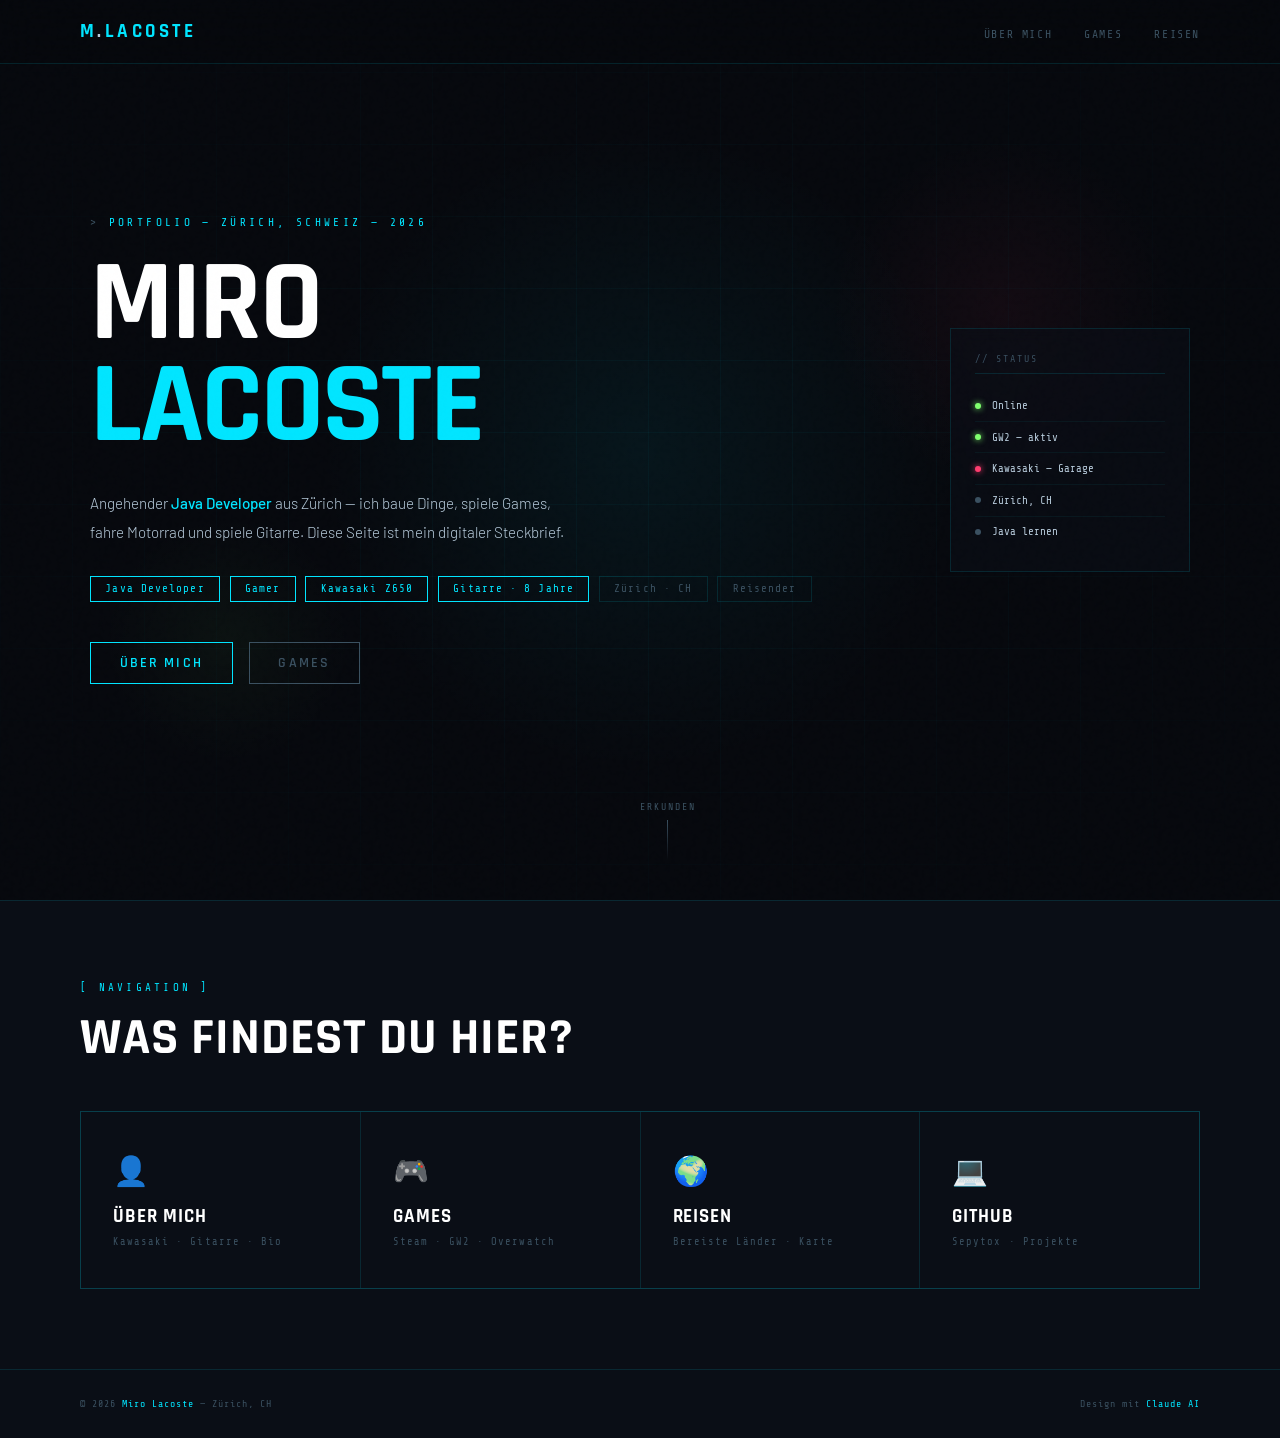
==== Index.html @ da2cfed6 "Initial commit" ====
<!DOCTYPE html>
<html lang="de">
<head>
  <meta charset="UTF-8"/><meta name="viewport" content="width=device-width,initial-scale=1.0"/>
  <title>Miro Lacoste</title>
  <link href="https://fonts.googleapis.com/css2?family=Rajdhani:wght@300;400;500;600;700&family=Share+Tech+Mono&family=Barlow:wght@300;400;500&display=swap" rel="stylesheet"/>
  <link rel="stylesheet" href="style.css"/>
  <style>
    #home{min-height:100vh;display:flex;align-items:center;justify-content:center;position:relative;overflow:hidden;padding:0 5rem;}
    .hero-grid{position:absolute;inset:0;background-image:linear-gradient(rgba(0,229,255,0.035) 1px,transparent 1px),linear-gradient(90deg,rgba(0,229,255,0.035) 1px,transparent 1px);background-size:72px 72px;mask-image:radial-gradient(ellipse 70% 70% at 50% 50%,black 20%,transparent 100%);}
    .orb{position:absolute;border-radius:50%;pointer-events:none;}
    .orb1{width:700px;height:700px;background:radial-gradient(circle,rgba(0,229,255,0.06) 0%,transparent 65%);top:50%;left:50%;transform:translate(-50%,-50%);}
    .orb2{width:350px;height:350px;background:radial-gradient(circle,rgba(255,60,110,0.05) 0%,transparent 70%);top:15%;right:8%;}
    .orb3{width:250px;height:250px;background:radial-gradient(circle,rgba(127,255,110,0.04) 0%,transparent 70%);bottom:15%;left:8%;}
    .hero-inner{position:relative;z-index:2;display:grid;grid-template-columns:1fr 240px;gap:4rem;align-items:center;width:100%;max-width:1100px;}
    .h-eye{font-family:'Share Tech Mono',monospace;font-size:0.7rem;color:var(--accent);letter-spacing:0.3em;text-transform:uppercase;margin-bottom:1.6rem;opacity:0;animation:fadeUp 0.6s ease forwards 0.2s;}
    .h-eye::before{content:'> ';color:var(--muted);}
    .h-title{font-family:'Rajdhani',sans-serif;font-size:clamp(4rem,9vw,8rem);font-weight:700;line-height:0.88;text-transform:uppercase;color:#fff;letter-spacing:-0.02em;opacity:0;animation:fadeUp 0.7s ease forwards 0.35s;}
    .h-title .a{color:var(--accent);display:block;}
    .h-desc{margin-top:2rem;font-size:0.95rem;line-height:1.9;color:var(--text);max-width:480px;opacity:0;animation:fadeUp 0.7s ease forwards 0.55s;}
    .h-desc strong{color:var(--accent);font-weight:500;}
    .h-chips{display:flex;flex-wrap:wrap;gap:0.6rem;margin-top:1.8rem;opacity:0;animation:fadeUp 0.7s ease forwards 0.7s;}
    .chip{font-family:'Share Tech Mono',monospace;font-size:0.68rem;padding:0.35rem 0.9rem;border:1px solid var(--border);color:var(--muted);letter-spacing:0.1em;}
    .chip.on{border-color:var(--accent);color:var(--accent);}
    .h-cta{display:flex;gap:1rem;margin-top:2.5rem;flex-wrap:wrap;opacity:0;animation:fadeUp 0.7s ease forwards 0.85s;}
    .panel-wrap{opacity:0;animation:fadeUp 0.8s ease forwards 1s;}
    .panel{border:1px solid var(--border);background:rgba(10,14,22,0.7);padding:1.5rem;backdrop-filter:blur(8px);}
    .panel-head{font-family:'Share Tech Mono',monospace;font-size:0.62rem;color:var(--muted);letter-spacing:0.2em;text-transform:uppercase;margin-bottom:1rem;padding-bottom:0.6rem;border-bottom:1px solid var(--border);}
    .prow{display:flex;align-items:center;gap:0.7rem;padding:0.55rem 0;border-bottom:1px solid rgba(0,229,255,0.05);font-family:'Share Tech Mono',monospace;font-size:0.68rem;color:var(--text);}
    .prow:last-child{border-bottom:none;}
    .pdot{width:6px;height:6px;border-radius:50%;flex-shrink:0;background:var(--accent3);box-shadow:0 0 6px var(--accent3);animation:pulse 2s ease infinite;}
    .pdot.r{background:var(--accent2);box-shadow:0 0 6px var(--accent2);}
    .pdot.off{background:var(--muted);box-shadow:none;animation:none;}
    .scroll-hint{position:absolute;bottom:2.5rem;left:50%;transform:translateX(-50%);font-family:'Share Tech Mono',monospace;font-size:0.62rem;color:var(--muted);letter-spacing:0.2em;text-transform:uppercase;display:flex;flex-direction:column;align-items:center;gap:0.5rem;opacity:0;animation:fadeUp 0.6s ease forwards 1.4s;}
    .sarr{width:1px;height:40px;background:linear-gradient(to bottom,var(--muted),transparent);animation:sa 1.5s ease infinite;}
    @keyframes sa{0%{transform:scaleY(0);transform-origin:top;}50%{transform:scaleY(1);transform-origin:top;}51%{transform:scaleY(1);transform-origin:bottom;}100%{transform:scaleY(0);transform-origin:bottom;}}
    .nav-grid{display:grid;grid-template-columns:repeat(4,1fr);gap:1px;background:var(--border);border:1px solid var(--border);}
    .nav-card{background:var(--bg2);padding:2.5rem 2rem;text-decoration:none;position:relative;overflow:hidden;transition:background 0.3s;}
    .nav-card::after{content:'';position:absolute;bottom:0;left:0;right:0;height:2px;background:var(--accent);transform:scaleX(0);transform-origin:left;transition:transform 0.4s;}
    .nav-card:hover{background:var(--bg3);}.nav-card:hover::after{transform:scaleX(1);}
    .nc-icon{font-size:1.8rem;margin-bottom:1rem;display:block;}
    .nc-title{font-family:'Rajdhani',sans-serif;font-size:1.2rem;font-weight:700;text-transform:uppercase;color:#fff;letter-spacing:0.05em;margin-bottom:0.4rem;}
    .nc-sub{font-family:'Share Tech Mono',monospace;font-size:0.65rem;color:var(--muted);letter-spacing:0.1em;}
    @media(max-width:900px){#home{padding:0 1.5rem;}.hero-inner{grid-template-columns:1fr;}.panel-wrap{display:none;}.nav-grid{grid-template-columns:1fr 1fr;}}
  </style>
</head>
<body>
<nav>
  <a class="nav-logo" href="index.html">M<em>.</em>Lacoste</a>
  <ul class="nav-links">
    <li><a href="about.html">Über mich</a></li>
    <li><a href="games.html">Games</a></li>
    <li><a href="travels.html">Reisen</a></li>
  </ul>
</nav>

<section id="home">
  <div class="hero-grid"></div>
  <div class="orb orb1"></div><div class="orb orb2"></div><div class="orb orb3"></div>
  <div class="hero-inner">
    <div>
      <div class="h-eye">Portfolio — Zürich, Schweiz — 2026</div>
      <h1 class="h-title">Miro<span class="a">Lacoste</span></h1>
      <p class="h-desc">Angehender <strong>Java Developer</strong> aus Zürich — ich baue Dinge, spiele Games, fahre Motorrad und spiele Gitarre. Diese Seite ist mein digitaler Steckbrief.</p>
      <div class="h-chips">
        <span class="chip on">Java Developer</span>
        <span class="chip on">Gamer</span>
        <span class="chip on">Kawasaki Z650</span>
        <span class="chip on">Gitarre · 8 Jahre</span>
        <span class="chip">Zürich · CH</span>
        <span class="chip">Reisender</span>
      </div>
      <div class="h-cta">
        <a href="about.html" class="btn"><span>Über mich</span></a>
        <a href="games.html" class="btn btn-ghost"><span>Games</span></a>
      </div>
    </div>
    <div class="panel-wrap">
      <div class="panel">
        <div class="panel-head">// Status</div>
        <div class="prow"><div class="pdot"></div>Online</div>
        <div class="prow"><div class="pdot"></div>GW2 — aktiv</div>
        <div class="prow"><div class="pdot r"></div>Kawasaki — Garage</div>
        <div class="prow"><div class="pdot off"></div>Zürich, CH</div>
        <div class="prow"><div class="pdot off"></div>Java lernen</div>
      </div>
    </div>
  </div>
  <div class="scroll-hint"><span>Erkunden</span><div class="sarr"></div></div>
</section>

<section style="background:var(--bg2);border-top:1px solid var(--border);padding:5rem;">
  <div class="sec-eye reveal">Navigation</div>
  <h2 class="sec-title reveal" style="margin-bottom:2.5rem;">Was findest du hier?</h2>
  <div class="nav-grid reveal">
    <a class="nav-card" href="about.html"><span class="nc-icon">👤</span><div class="nc-title">Über mich</div><div class="nc-sub">Kawasaki · Gitarre · Bio</div></a>
    <a class="nav-card" href="games.html"><span class="nc-icon">🎮</span><div class="nc-title">Games</div><div class="nc-sub">Steam · GW2 · Overwatch</div></a>
    <a class="nav-card" href="travels.html"><span class="nc-icon">🌍</span><div class="nc-title">Reisen</div><div class="nc-sub">Bereiste Länder · Karte</div></a>
    <a class="nav-card" href="https://github.com/Sepytox" target="_blank"><span class="nc-icon">💻</span><div class="nc-title">GitHub</div><div class="nc-sub">Sepytox · Projekte</div></a>
  </div>
</section>

<footer>
  <div class="ftxt">© 2026 <span>Miro Lacoste</span> — Zürich, CH</div>
  <div class="ftxt">Design mit <span>Claude AI</span></div>
</footer>
<script>document.querySelectorAll('.reveal').forEach(r=>{new IntersectionObserver(e=>{e.forEach(x=>{if(x.isIntersecting)x.target.classList.add('visible');});},{threshold:0.1}).observe(r);});</script>
</body>
</html>
---- style.css ----
*,*::before,*::after{margin:0;padding:0;box-sizing:border-box;}
:root{
  --bg:#06080d;--bg2:#0a0e16;--bg3:#0f1520;
  --accent:#00e5ff;--accent2:#ff3c6e;--accent3:#7fff6e;
  --text:#b8ccdc;--muted:#3a5060;--border:rgba(0,229,255,0.12);
}
html{scroll-behavior:smooth;}
body{background:var(--bg);color:var(--text);font-family:'Barlow',sans-serif;font-weight:300;overflow-x:hidden;}
body::before{content:'';position:fixed;inset:0;background-image:url("data:image/svg+xml,%3Csvg viewBox='0 0 200 200' xmlns='http://www.w3.org/2000/svg'%3E%3Cfilter id='n'%3E%3CfeTurbulence type='fractalNoise' baseFrequency='0.85' numOctaves='4' stitchTiles='stitch'/%3E%3C/filter%3E%3Crect width='100%25' height='100%25' filter='url(%23n)' opacity='0.05'/%3E%3C/svg%3E");pointer-events:none;z-index:1000;opacity:0.3;}
::-webkit-scrollbar{width:3px;}::-webkit-scrollbar-track{background:var(--bg);}::-webkit-scrollbar-thumb{background:var(--muted);}::-webkit-scrollbar-thumb:hover{background:var(--accent);}
nav{position:fixed;top:0;left:0;right:0;z-index:800;display:flex;align-items:center;justify-content:space-between;padding:1.2rem 5rem;background:rgba(6,8,13,0.92);backdrop-filter:blur(16px);border-bottom:1px solid var(--border);}
.nav-logo{font-family:'Rajdhani',sans-serif;font-size:1.2rem;font-weight:700;letter-spacing:0.18em;color:var(--accent);text-decoration:none;text-transform:uppercase;}
.nav-logo em{color:var(--text);font-style:normal;}
.nav-links{display:flex;gap:2rem;list-style:none;}
.nav-links a{font-family:'Share Tech Mono',monospace;font-size:0.72rem;color:var(--muted);text-decoration:none;letter-spacing:0.14em;text-transform:uppercase;transition:color 0.2s;position:relative;}
.nav-links a::after{content:'';position:absolute;bottom:-3px;left:0;width:0;height:1px;background:var(--accent);transition:width 0.3s;}
.nav-links a:hover,.nav-links a.active{color:var(--accent);}
.nav-links a:hover::after,.nav-links a.active::after{width:100%;}
.btn{font-family:'Rajdhani',sans-serif;font-size:0.88rem;font-weight:600;letter-spacing:0.15em;text-transform:uppercase;padding:0.7rem 1.8rem;border:1px solid var(--accent);background:transparent;color:var(--accent);text-decoration:none;position:relative;overflow:hidden;transition:color 0.3s;display:inline-block;}
.btn::before{content:'';position:absolute;inset:0;background:var(--accent);transform:translateX(-101%);transition:transform 0.3s ease;}
.btn:hover{color:var(--bg);}.btn:hover::before{transform:translateX(0);}
.btn span{position:relative;z-index:1;}
.btn-ghost{border-color:var(--muted);color:var(--muted);}.btn-ghost::before{background:var(--muted);}.btn-ghost:hover{color:var(--bg);}
.btn-sm{padding:0.5rem 1.2rem;font-size:0.78rem;}
section{padding:7rem 5rem;position:relative;}
.sec-eye{font-family:'Share Tech Mono',monospace;font-size:0.68rem;color:var(--accent);letter-spacing:0.3em;text-transform:uppercase;margin-bottom:0.7rem;}
.sec-eye::before{content:'[ ';}.sec-eye::after{content:' ]';}
.sec-title{font-family:'Rajdhani',sans-serif;font-size:clamp(2.2rem,4vw,3.4rem);font-weight:700;text-transform:uppercase;color:#fff;letter-spacing:0.02em;margin-bottom:2.5rem;}
.reveal{opacity:0;transform:translateY(28px);transition:opacity 0.7s ease,transform 0.7s ease;}
.reveal.visible{opacity:1;transform:translateY(0);}
footer{border-top:1px solid var(--border);padding:1.8rem 5rem;display:flex;justify-content:space-between;align-items:center;background:var(--bg2);}
.ftxt{font-family:'Share Tech Mono',monospace;font-size:0.62rem;color:var(--muted);letter-spacing:0.1em;}
.ftxt span{color:var(--accent);}
@keyframes fadeUp{from{opacity:0;transform:translateY(22px);}to{opacity:1;transform:translateY(0);}}
@keyframes pulse{0%,100%{opacity:1;}50%{opacity:0.35;}}
@keyframes spin{to{transform:rotate(360deg);}}
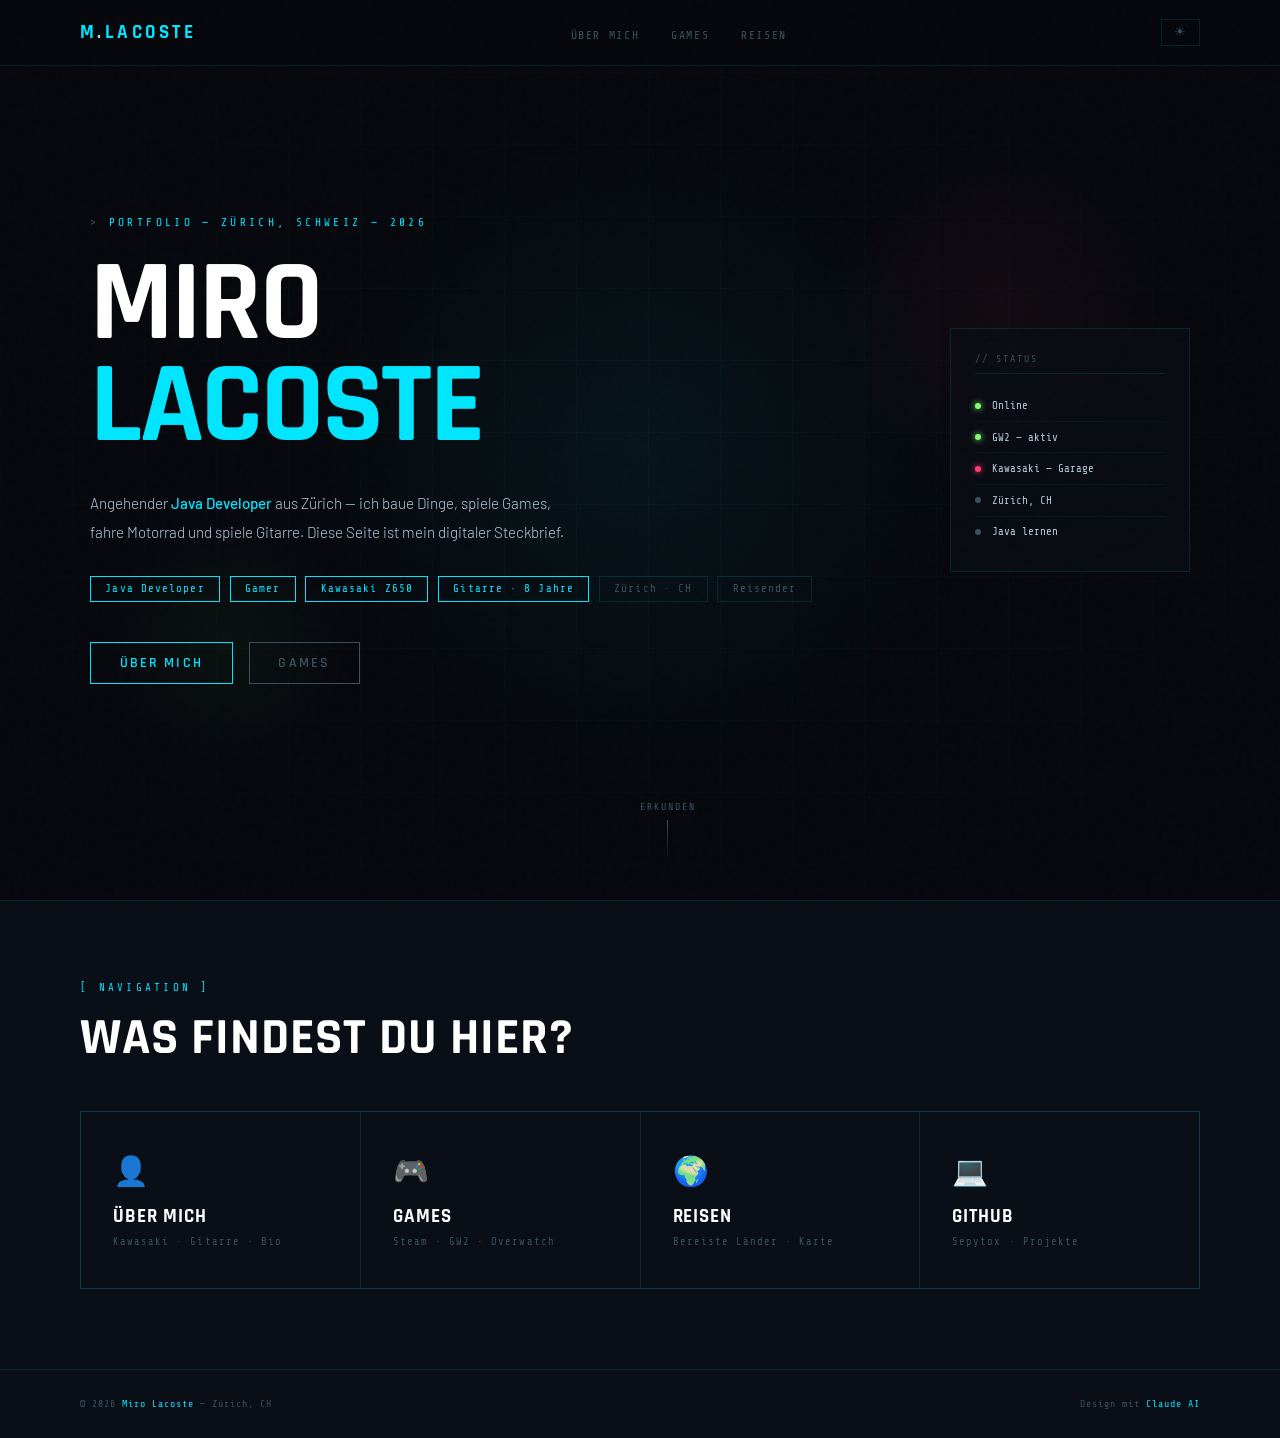
==== commit 59efd204: "Added light + darkmode buttonm with fist Claud Code command" ====
--- a/Index.html
+++ b/Index.html
@@ -5,6 +5,7 @@
   <title>Miro Lacoste</title>
   <link href="https://fonts.googleapis.com/css2?family=Rajdhani:wght@300;400;500;600;700&family=Share+Tech+Mono&family=Barlow:wght@300;400;500&display=swap" rel="stylesheet"/>
   <link rel="stylesheet" href="style.css"/>
+  <script src="theme.js"></script>
   <style>
     #home{min-height:100vh;display:flex;align-items:center;justify-content:center;position:relative;overflow:hidden;padding:0 5rem;}
     .hero-grid{position:absolute;inset:0;background-image:linear-gradient(rgba(0,229,255,0.035) 1px,transparent 1px),linear-gradient(90deg,rgba(0,229,255,0.035) 1px,transparent 1px);background-size:72px 72px;mask-image:radial-gradient(ellipse 70% 70% at 50% 50%,black 20%,transparent 100%);}
@@ -15,7 +16,7 @@
     .hero-inner{position:relative;z-index:2;display:grid;grid-template-columns:1fr 240px;gap:4rem;align-items:center;width:100%;max-width:1100px;}
     .h-eye{font-family:'Share Tech Mono',monospace;font-size:0.7rem;color:var(--accent);letter-spacing:0.3em;text-transform:uppercase;margin-bottom:1.6rem;opacity:0;animation:fadeUp 0.6s ease forwards 0.2s;}
     .h-eye::before{content:'> ';color:var(--muted);}
-    .h-title{font-family:'Rajdhani',sans-serif;font-size:clamp(4rem,9vw,8rem);font-weight:700;line-height:0.88;text-transform:uppercase;color:#fff;letter-spacing:-0.02em;opacity:0;animation:fadeUp 0.7s ease forwards 0.35s;}
+    .h-title{font-family:'Rajdhani',sans-serif;font-size:clamp(4rem,9vw,8rem);font-weight:700;line-height:0.88;text-transform:uppercase;color:var(--heading);letter-spacing:-0.02em;opacity:0;animation:fadeUp 0.7s ease forwards 0.35s;}
     .h-title .a{color:var(--accent);display:block;}
     .h-desc{margin-top:2rem;font-size:0.95rem;line-height:1.9;color:var(--text);max-width:480px;opacity:0;animation:fadeUp 0.7s ease forwards 0.55s;}
     .h-desc strong{color:var(--accent);font-weight:500;}
@@ -24,7 +25,7 @@
     .chip.on{border-color:var(--accent);color:var(--accent);}
     .h-cta{display:flex;gap:1rem;margin-top:2.5rem;flex-wrap:wrap;opacity:0;animation:fadeUp 0.7s ease forwards 0.85s;}
     .panel-wrap{opacity:0;animation:fadeUp 0.8s ease forwards 1s;}
-    .panel{border:1px solid var(--border);background:rgba(10,14,22,0.7);padding:1.5rem;backdrop-filter:blur(8px);}
+    .panel{border:1px solid var(--border);background:var(--panel-bg);padding:1.5rem;backdrop-filter:blur(8px);}
     .panel-head{font-family:'Share Tech Mono',monospace;font-size:0.62rem;color:var(--muted);letter-spacing:0.2em;text-transform:uppercase;margin-bottom:1rem;padding-bottom:0.6rem;border-bottom:1px solid var(--border);}
     .prow{display:flex;align-items:center;gap:0.7rem;padding:0.55rem 0;border-bottom:1px solid rgba(0,229,255,0.05);font-family:'Share Tech Mono',monospace;font-size:0.68rem;color:var(--text);}
     .prow:last-child{border-bottom:none;}
@@ -39,7 +40,7 @@
     .nav-card::after{content:'';position:absolute;bottom:0;left:0;right:0;height:2px;background:var(--accent);transform:scaleX(0);transform-origin:left;transition:transform 0.4s;}
     .nav-card:hover{background:var(--bg3);}.nav-card:hover::after{transform:scaleX(1);}
     .nc-icon{font-size:1.8rem;margin-bottom:1rem;display:block;}
-    .nc-title{font-family:'Rajdhani',sans-serif;font-size:1.2rem;font-weight:700;text-transform:uppercase;color:#fff;letter-spacing:0.05em;margin-bottom:0.4rem;}
+    .nc-title{font-family:'Rajdhani',sans-serif;font-size:1.2rem;font-weight:700;text-transform:uppercase;color:var(--heading);letter-spacing:0.05em;margin-bottom:0.4rem;}
     .nc-sub{font-family:'Share Tech Mono',monospace;font-size:0.65rem;color:var(--muted);letter-spacing:0.1em;}
     @media(max-width:900px){#home{padding:0 1.5rem;}.hero-inner{grid-template-columns:1fr;}.panel-wrap{display:none;}.nav-grid{grid-template-columns:1fr 1fr;}}
   </style>
@@ -52,6 +53,7 @@
     <li><a href="games.html">Games</a></li>
     <li><a href="travels.html">Reisen</a></li>
   </ul>
+  <button class="theme-btn" id="themeBtn" onclick="toggleTheme()" title="Theme wechseln">☀</button>
 </nav>
 
 <section id="home">
--- a/style.css
+++ b/style.css
@@ -3,12 +3,19 @@
   --bg:#06080d;--bg2:#0a0e16;--bg3:#0f1520;
   --accent:#00e5ff;--accent2:#ff3c6e;--accent3:#7fff6e;
   --text:#b8ccdc;--muted:#3a5060;--border:rgba(0,229,255,0.12);
+  --heading:#ffffff;--nav-bg:rgba(6,8,13,0.92);--panel-bg:rgba(10,14,22,0.7);
+}
+[data-theme="light"]{
+  --bg:#f0f4f9;--bg2:#e4ecf7;--bg3:#d5e0f0;
+  --accent:#0070aa;--accent2:#cc1a44;--accent3:#1a7a00;
+  --text:#3d5060;--muted:#7a95a8;--border:rgba(0,112,170,0.22);
+  --heading:#0a1520;--nav-bg:rgba(240,244,249,0.96);--panel-bg:rgba(212,226,245,0.85);
 }
 html{scroll-behavior:smooth;}
 body{background:var(--bg);color:var(--text);font-family:'Barlow',sans-serif;font-weight:300;overflow-x:hidden;}
 body::before{content:'';position:fixed;inset:0;background-image:url("data:image/svg+xml,%3Csvg viewBox='0 0 200 200' xmlns='http://www.w3.org/2000/svg'%3E%3Cfilter id='n'%3E%3CfeTurbulence type='fractalNoise' baseFrequency='0.85' numOctaves='4' stitchTiles='stitch'/%3E%3C/filter%3E%3Crect width='100%25' height='100%25' filter='url(%23n)' opacity='0.05'/%3E%3C/svg%3E");pointer-events:none;z-index:1000;opacity:0.3;}
 ::-webkit-scrollbar{width:3px;}::-webkit-scrollbar-track{background:var(--bg);}::-webkit-scrollbar-thumb{background:var(--muted);}::-webkit-scrollbar-thumb:hover{background:var(--accent);}
-nav{position:fixed;top:0;left:0;right:0;z-index:800;display:flex;align-items:center;justify-content:space-between;padding:1.2rem 5rem;background:rgba(6,8,13,0.92);backdrop-filter:blur(16px);border-bottom:1px solid var(--border);}
+nav{position:fixed;top:0;left:0;right:0;z-index:800;display:flex;align-items:center;justify-content:space-between;padding:1.2rem 5rem;background:var(--nav-bg);backdrop-filter:blur(16px);border-bottom:1px solid var(--border);}
 .nav-logo{font-family:'Rajdhani',sans-serif;font-size:1.2rem;font-weight:700;letter-spacing:0.18em;color:var(--accent);text-decoration:none;text-transform:uppercase;}
 .nav-logo em{color:var(--text);font-style:normal;}
 .nav-links{display:flex;gap:2rem;list-style:none;}
@@ -25,7 +32,7 @@
 section{padding:7rem 5rem;position:relative;}
 .sec-eye{font-family:'Share Tech Mono',monospace;font-size:0.68rem;color:var(--accent);letter-spacing:0.3em;text-transform:uppercase;margin-bottom:0.7rem;}
 .sec-eye::before{content:'[ ';}.sec-eye::after{content:' ]';}
-.sec-title{font-family:'Rajdhani',sans-serif;font-size:clamp(2.2rem,4vw,3.4rem);font-weight:700;text-transform:uppercase;color:#fff;letter-spacing:0.02em;margin-bottom:2.5rem;}
+.sec-title{font-family:'Rajdhani',sans-serif;font-size:clamp(2.2rem,4vw,3.4rem);font-weight:700;text-transform:uppercase;color:var(--heading);letter-spacing:0.02em;margin-bottom:2.5rem;}
 .reveal{opacity:0;transform:translateY(28px);transition:opacity 0.7s ease,transform 0.7s ease;}
 .reveal.visible{opacity:1;transform:translateY(0);}
 footer{border-top:1px solid var(--border);padding:1.8rem 5rem;display:flex;justify-content:space-between;align-items:center;background:var(--bg2);}
@@ -33,4 +40,53 @@
 .ftxt span{color:var(--accent);}
 @keyframes fadeUp{from{opacity:0;transform:translateY(22px);}to{opacity:1;transform:translateY(0);}}
 @keyframes pulse{0%,100%{opacity:1;}50%{opacity:0.35;}}
-@keyframes spin{to{transform:rotate(360deg);}}+@keyframes spin{to{transform:rotate(360deg);}}
+
+/* ── PAGE HERO (shared across About, Games, Travels) ── */
+.page-hero{min-height:40vh;display:flex;align-items:flex-end;padding:8rem 5rem 4rem;position:relative;overflow:hidden;border-bottom:1px solid var(--border);}
+.page-hero-grid{position:absolute;inset:0;background-image:linear-gradient(rgba(0,229,255,0.03) 1px,transparent 1px),linear-gradient(90deg,rgba(0,229,255,0.03) 1px,transparent 1px);background-size:60px 60px;mask-image:linear-gradient(to bottom,black 60%,transparent);}
+.page-title{font-family:'Rajdhani',sans-serif;font-size:clamp(3rem,7vw,6rem);font-weight:700;text-transform:uppercase;color:var(--heading);line-height:0.9;position:relative;z-index:2;}
+.page-title span{color:var(--accent);}
+.page-eye{font-family:'Share Tech Mono',monospace;font-size:0.7rem;color:var(--accent);letter-spacing:0.3em;text-transform:uppercase;margin-bottom:1rem;position:relative;z-index:2;}
+.page-eye::before{content:'[ ';}.page-eye::after{content:' ]';}
+
+/* ── SHARED INPUT / KM-BOX ── */
+.km-box{border:1px solid var(--border);background:var(--bg);padding:1.5rem;}
+.km-box label{font-family:'Share Tech Mono',monospace;font-size:0.65rem;color:var(--muted);letter-spacing:0.15em;text-transform:uppercase;display:block;margin-bottom:0.7rem;}
+.km-input-wrap{display:flex;gap:0.5rem;}
+.km-input{flex:1;background:var(--bg2);border:1px solid var(--border);color:var(--heading);font-family:'Rajdhani',sans-serif;font-size:1.2rem;font-weight:600;padding:0.7rem 1rem;outline:none;transition:border-color 0.2s;}
+.km-input:focus{border-color:var(--accent);}
+.km-note{font-family:'Share Tech Mono',monospace;font-size:0.62rem;color:var(--muted);margin-top:0.5rem;}
+
+/* ── SHARED SPEC / FACT ROWS ── */
+.spec-row,.fact-row{display:flex;justify-content:space-between;align-items:center;padding:1rem 1.5rem;}
+.spec-key,.fact-key{font-family:'Share Tech Mono',monospace;font-size:0.68rem;color:var(--muted);letter-spacing:0.1em;text-transform:uppercase;}
+.spec-val,.fact-val{font-family:'Rajdhani',sans-serif;font-size:1.1rem;font-weight:600;color:var(--heading);}
+.spec-val.accent{color:var(--accent);}
+
+/* ── THEME TOGGLE ── */
+.theme-btn{font-family:'Share Tech Mono',monospace;font-size:0.8rem;background:none;border:1px solid var(--border);color:var(--muted);padding:0.38rem 0.75rem;cursor:pointer;transition:color 0.2s,border-color 0.2s;letter-spacing:0.05em;line-height:1;flex-shrink:0;}
+.theme-btn:hover{color:var(--accent);border-color:var(--accent);}
+
+/* ── LIGHT THEME OVERRIDES ── */
+[data-theme="light"] body::before{opacity:0.08;}
+[data-theme="light"] .hero-grid{background-image:linear-gradient(rgba(0,112,170,0.07) 1px,transparent 1px),linear-gradient(90deg,rgba(0,112,170,0.07) 1px,transparent 1px);}
+[data-theme="light"] .page-hero-grid{background-image:linear-gradient(rgba(0,112,170,0.06) 1px,transparent 1px),linear-gradient(90deg,rgba(0,112,170,0.06) 1px,transparent 1px);}
+[data-theme="light"] .panel{background:var(--panel-bg);}
+[data-theme="light"] #worldMap path{fill:#b8cce0;stroke:#d0dff0;}
+[data-theme="light"] #worldMap path.visited{fill:var(--accent3);filter:drop-shadow(0 0 4px rgba(26,122,0,0.35));}
+[data-theme="light"] #worldMap path:hover{fill:var(--accent);}
+[data-theme="light"] .orb1{background:radial-gradient(circle,rgba(0,112,170,0.07) 0%,transparent 65%);}
+[data-theme="light"] .orb2{background:radial-gradient(circle,rgba(204,26,68,0.05) 0%,transparent 70%);}
+[data-theme="light"] .orb3{background:radial-gradient(circle,rgba(26,122,0,0.04) 0%,transparent 70%);}
+[data-theme="light"] .map-wrap{background:var(--bg2);}
+[data-theme="light"] .steam-note{background:rgba(0,112,170,0.05);}
+[data-theme="light"] .gw2-coming{background:rgba(0,112,170,0.05);}
+
+/* ── SHARED RESPONSIVE ── */
+@media(max-width:900px){
+  .page-hero{padding:7rem 1.5rem 3rem;}
+  section{padding:4rem 1.5rem;}
+  nav{padding:1.2rem 1.5rem;}
+  footer{padding:1.8rem 1.5rem;}
+}
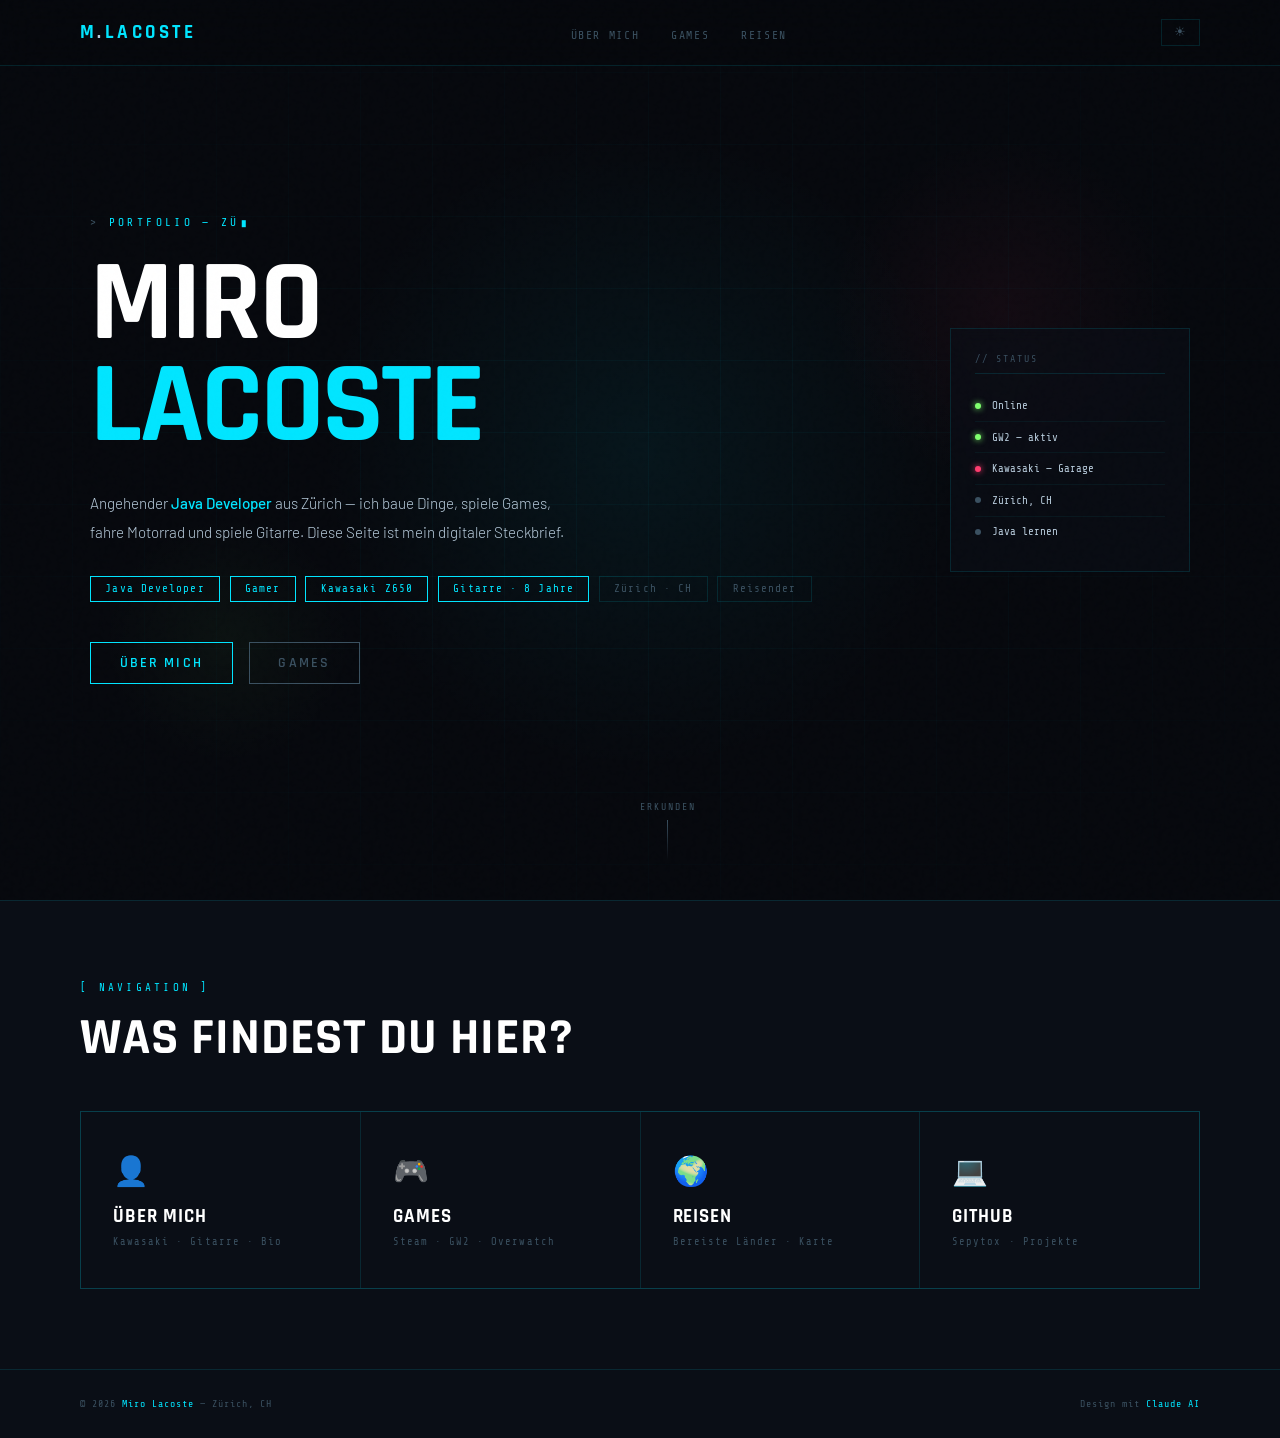
==== commit cace1fe7: "feat: add scroll progress bar, back-to-top btn, typewriter hero, skills section - Scroll progress ba" ====
--- a/Index.html
+++ b/Index.html
@@ -43,6 +43,8 @@
     .nc-title{font-family:'Rajdhani',sans-serif;font-size:1.2rem;font-weight:700;text-transform:uppercase;color:var(--heading);letter-spacing:0.05em;margin-bottom:0.4rem;}
     .nc-sub{font-family:'Share Tech Mono',monospace;font-size:0.65rem;color:var(--muted);letter-spacing:0.1em;}
     @media(max-width:900px){#home{padding:0 1.5rem;}.hero-inner{grid-template-columns:1fr;}.panel-wrap{display:none;}.nav-grid{grid-template-columns:1fr 1fr;}}
+    .h-eye.typing::after{content:'█';animation:blink-cur 0.7s step-end infinite;color:var(--accent);margin-left:2px;font-size:0.6em;}
+    @keyframes blink-cur{50%{opacity:0;}}
   </style>
 </head>
 <body>
@@ -106,6 +108,24 @@
   <div class="ftxt">© 2026 <span>Miro Lacoste</span> — Zürich, CH</div>
   <div class="ftxt">Design mit <span>Claude AI</span></div>
 </footer>
-<script>document.querySelectorAll('.reveal').forEach(r=>{new IntersectionObserver(e=>{e.forEach(x=>{if(x.isIntersecting)x.target.classList.add('visible');});},{threshold:0.1}).observe(r);});</script>
+<script>
+document.querySelectorAll('.reveal').forEach(r=>{new IntersectionObserver(e=>{e.forEach(x=>{if(x.isIntersecting)x.target.classList.add('visible');});},{threshold:0.1}).observe(r);});
+
+// Typewriter on hero eyebrow
+(function(){
+  var el = document.querySelector('.h-eye');
+  if (!el) return;
+  var text = el.textContent.trim();
+  el.textContent = '';
+  el.classList.add('typing');
+  var i = 0;
+  setTimeout(function() {
+    var t = setInterval(function() {
+      el.textContent += text[i++];
+      if (i >= text.length) { clearInterval(t); setTimeout(function(){ el.classList.remove('typing'); }, 800); }
+    }, 45);
+  }, 900);
+})();
+</script>
 </body>
 </html>
--- a/style.css
+++ b/style.css
@@ -83,6 +83,14 @@
 [data-theme="light"] .steam-note{background:rgba(0,112,170,0.05);}
 [data-theme="light"] .gw2-coming{background:rgba(0,112,170,0.05);}
 
+/* ── SCROLL PROGRESS BAR ── */
+#scroll-progress{position:fixed;top:0;left:0;height:2px;width:0%;background:linear-gradient(90deg,var(--accent),var(--accent2));z-index:9999;pointer-events:none;transition:width 0.05s linear;}
+
+/* ── BACK TO TOP ── */
+#back-to-top{position:fixed;bottom:2rem;right:2rem;z-index:900;width:38px;height:38px;border:1px solid var(--border);background:var(--bg2);color:var(--accent);font-family:'Rajdhani',sans-serif;font-size:1.1rem;font-weight:700;cursor:pointer;opacity:0;transform:translateY(8px);transition:opacity 0.3s,transform 0.3s,border-color 0.2s,background 0.2s;display:flex;align-items:center;justify-content:center;backdrop-filter:blur(8px);line-height:1;}
+#back-to-top.visible{opacity:1;transform:translateY(0);}
+#back-to-top:hover{border-color:var(--accent);background:var(--bg3);}
+
 /* ── SHARED RESPONSIVE ── */
 @media(max-width:900px){
   .page-hero{padding:7rem 1.5rem 3rem;}
